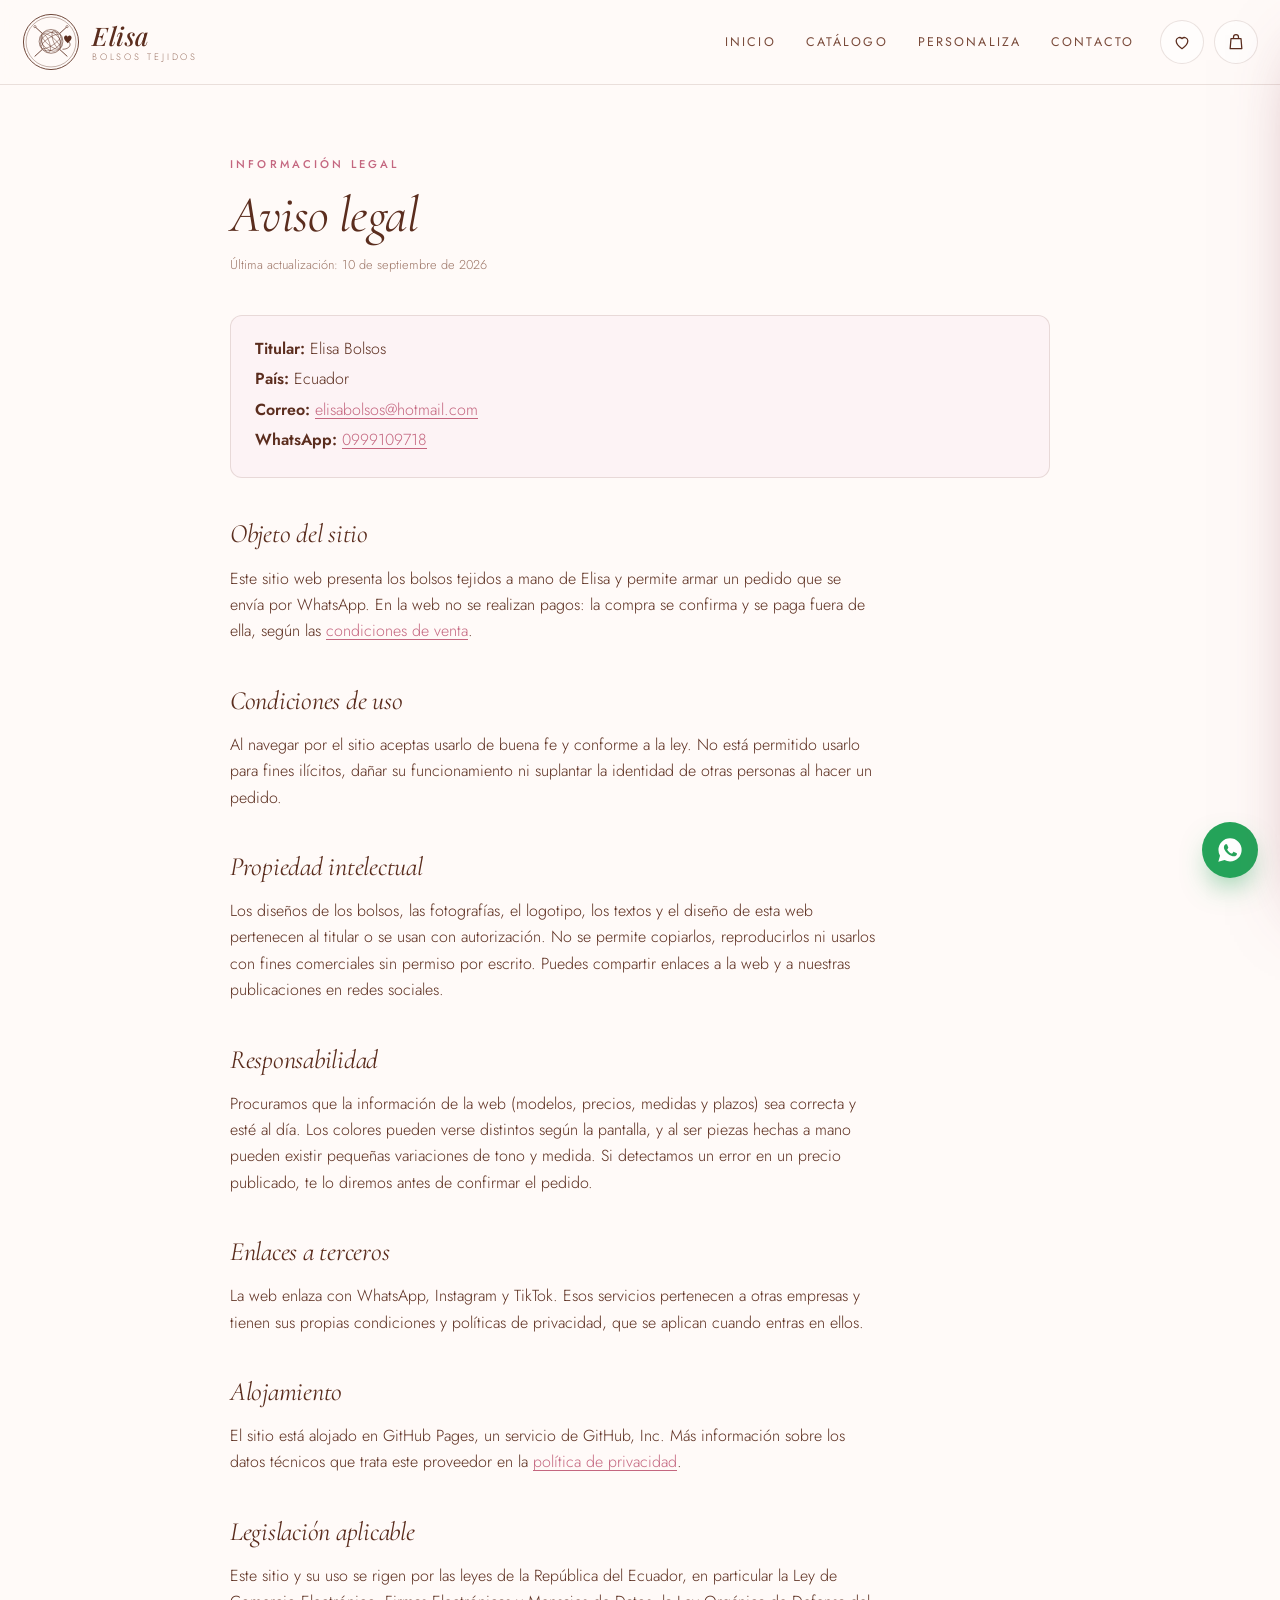
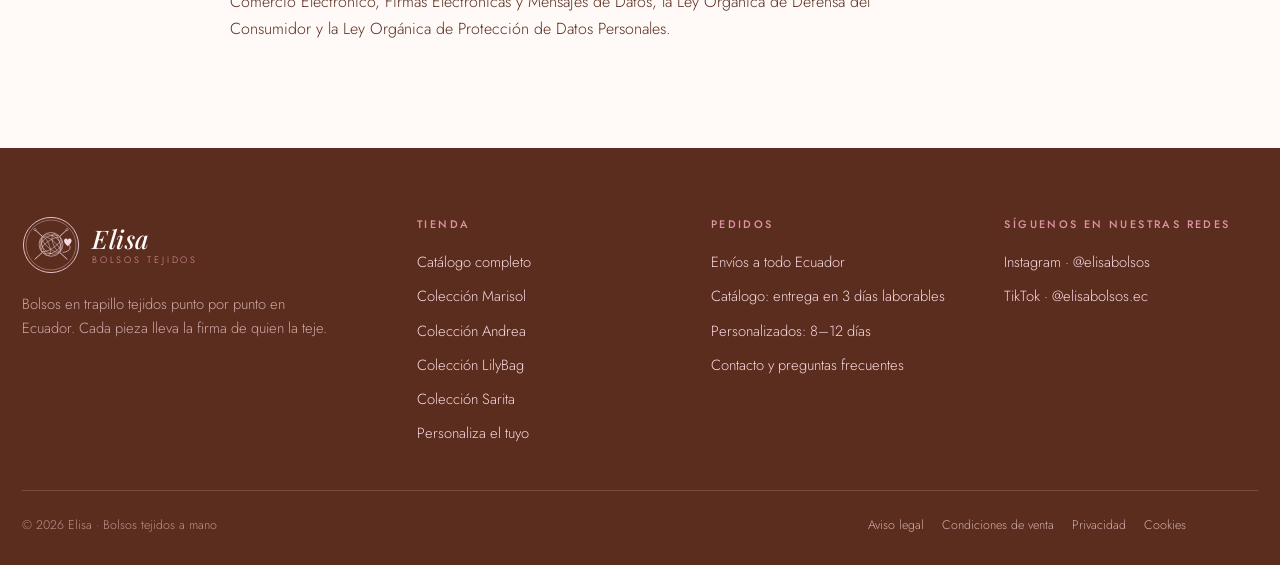
==== aviso-legal.html @ 91f506ec "Add files via upload" ====
<!DOCTYPE html>
<html lang="es">
<head>
<meta charset="utf-8">
<meta name="viewport" content="width=device-width, initial-scale=1">
<title>Aviso legal · Elisa Bolsos Tejidos</title>
<meta name="description" content="Datos del titular del sitio web de Elisa Bolsos Tejidos y condiciones de uso.">
<meta name="robots" content="noindex, follow">
<link rel="icon" href="data:image/svg+xml,%3Csvg xmlns='http://www.w3.org/2000/svg' viewBox='0 0 32 32'%3E%3Ctext y='26' font-size='26'%3E%F0%9F%A7%B6%3C/text%3E%3C/svg%3E">
<link rel="stylesheet" href="assets/css/estilo.css">
</head>
<body data-pagina="legal">

<div id="cabecera"></div>

<main class="legal">
  <div class="contenedor">
    <p class="eyebrow">Información legal</p>
    <h1>Aviso legal</h1>
    <p class="actualizado">Última actualización: <span data-titular="actualizado"></span></p>
    <ul class="ficha-titular">
      <li><strong>Titular:</strong> <span data-titular="nombre"></span></li>
      <li data-si="ruc"><strong>RUC / cédula:</strong> <span data-titular="ruc"></span></li>
      <li data-si="domicilio"><strong>Domicilio:</strong> <span data-titular="domicilio"></span></li>
      <li><strong>País:</strong> <span data-titular="pais"></span></li>
      <li><strong>Correo:</strong> <a data-enlace="email" href="mailto:elisabolsos@hotmail.com"></a></li>
      <li><strong>WhatsApp:</strong> <a data-enlace="whatsapp" href="https://wa.me/593999109718"></a></li>
    </ul>

    <h2>Objeto del sitio</h2>
    <p>Este sitio web presenta los bolsos tejidos a mano de Elisa y permite armar un pedido que se envía por WhatsApp. En la web no se realizan pagos: la compra se confirma y se paga fuera de ella, según las <a href="terminos.html">condiciones de venta</a>.</p>

    <h2>Condiciones de uso</h2>
    <p>Al navegar por el sitio aceptas usarlo de buena fe y conforme a la ley. No está permitido usarlo para fines ilícitos, dañar su funcionamiento ni suplantar la identidad de otras personas al hacer un pedido.</p>

    <h2>Propiedad intelectual</h2>
    <p>Los diseños de los bolsos, las fotografías, el logotipo, los textos y el diseño de esta web pertenecen al titular o se usan con autorización. No se permite copiarlos, reproducirlos ni usarlos con fines comerciales sin permiso por escrito. Puedes compartir enlaces a la web y a nuestras publicaciones en redes sociales.</p>

    <h2>Responsabilidad</h2>
    <p>Procuramos que la información de la web (modelos, precios, medidas y plazos) sea correcta y esté al día. Los colores pueden verse distintos según la pantalla, y al ser piezas hechas a mano pueden existir pequeñas variaciones de tono y medida. Si detectamos un error en un precio publicado, te lo diremos antes de confirmar el pedido.</p>

    <h2>Enlaces a terceros</h2>
    <p>La web enlaza con WhatsApp, Instagram y TikTok. Esos servicios pertenecen a otras empresas y tienen sus propias condiciones y políticas de privacidad, que se aplican cuando entras en ellos.</p>

    <h2>Alojamiento</h2>
    <p>El sitio está alojado en GitHub Pages, un servicio de GitHub, Inc. Más información sobre los datos técnicos que trata este proveedor en la <a href="privacidad.html">política de privacidad</a>.</p>

    <h2>Legislación aplicable</h2>
    <p>Este sitio y su uso se rigen por las leyes de la República del Ecuador, en particular la Ley de Comercio Electrónico, Firmas Electrónicas y Mensajes de Datos, la Ley Orgánica de Defensa del Consumidor y la Ley Orgánica de Protección de Datos Personales.</p>
  </div>
</main>

<div id="pie"></div>

<script src="assets/js/datos.js"></script>
<script src="assets/js/app.js"></script>
</body>
</html>
---- assets/css/estilo.css ----
/* ============================================================
   ELISA · Bolsos Tejidos — hoja de estilo
   Paleta romántica: rosas empolvados + cacao del logo
   ============================================================ */

/* Tipografías alojadas en el propio sitio (sin Google Fonts): así ningún
   dato del visitante sale hacia servidores de terceros. Licencia OFL 1.1. */
@font-face {
  font-family: 'Cormorant Garamond';
  font-style: normal;
  font-weight: 300;
  font-display: swap;
  src: url('../fonts/cormorant-garamond-latin-300-normal.woff2') format('woff2');
}
@font-face {
  font-family: 'Cormorant Garamond';
  font-style: normal;
  font-weight: 400;
  font-display: swap;
  src: url('../fonts/cormorant-garamond-latin-400-normal.woff2') format('woff2');
}
@font-face {
  font-family: 'Cormorant Garamond';
  font-style: normal;
  font-weight: 500;
  font-display: swap;
  src: url('../fonts/cormorant-garamond-latin-500-normal.woff2') format('woff2');
}
@font-face {
  font-family: 'Cormorant Garamond';
  font-style: normal;
  font-weight: 600;
  font-display: swap;
  src: url('../fonts/cormorant-garamond-latin-600-normal.woff2') format('woff2');
}
@font-face {
  font-family: 'Cormorant Garamond';
  font-style: italic;
  font-weight: 300;
  font-display: swap;
  src: url('../fonts/cormorant-garamond-latin-300-italic.woff2') format('woff2');
}
@font-face {
  font-family: 'Cormorant Garamond';
  font-style: italic;
  font-weight: 400;
  font-display: swap;
  src: url('../fonts/cormorant-garamond-latin-400-italic.woff2') format('woff2');
}
@font-face {
  font-family: 'Cormorant Garamond';
  font-style: italic;
  font-weight: 500;
  font-display: swap;
  src: url('../fonts/cormorant-garamond-latin-500-italic.woff2') format('woff2');
}
@font-face {
  font-family: 'Jost';
  font-style: normal;
  font-weight: 300;
  font-display: swap;
  src: url('../fonts/jost-latin-300-normal.woff2') format('woff2');
}
@font-face {
  font-family: 'Jost';
  font-style: normal;
  font-weight: 400;
  font-display: swap;
  src: url('../fonts/jost-latin-400-normal.woff2') format('woff2');
}
@font-face {
  font-family: 'Jost';
  font-style: normal;
  font-weight: 500;
  font-display: swap;
  src: url('../fonts/jost-latin-500-normal.woff2') format('woff2');
}
@font-face {
  font-family: 'Jost';
  font-style: normal;
  font-weight: 600;
  font-display: swap;
  src: url('../fonts/jost-latin-600-normal.woff2') format('woff2');
}
@font-face {
  font-family: 'Playfair Display';
  font-style: italic;
  font-weight: 500;
  font-display: swap;
  src: url('../fonts/playfair-display-latin-500-italic.woff2') format('woff2');
}
@font-face {
  font-family: 'Playfair Display';
  font-style: italic;
  font-weight: 600;
  font-display: swap;
  src: url('../fonts/playfair-display-latin-600-italic.woff2') format('woff2');
}

:root {
  --crema: #FFFAF8;
  --papel: #FDF3F5;
  --rosa-nube: #FBE7EC;
  --rosa-velo: #F6D8DF;
  --rosa: #F0B9C7;
  --rosa-fuerte: #E093A6;
  --rosa-profundo: #C4667F;
  --vino: #8E3A54;
  --cacao: #5B2D1E;
  --cacao-medio: #7A4B3B;
  --cacao-suave: #9C7566;
  --dorado: #C9A15A;
  --linea: rgba(91, 45, 30, .13);
  --linea-fuerte: rgba(91, 45, 30, .22);
  --sombra: 0 18px 40px -24px rgba(140, 60, 80, .45);
  --sombra-alta: 0 30px 70px -30px rgba(140, 60, 80, .55);
  --radio: 20px;
  --radio-sm: 12px;
  --ancho: 1240px;
  --serif: 'Cormorant Garamond', Georgia, 'Times New Roman', serif;
  --sans: 'Jost', 'Avenir Next', 'Segoe UI', system-ui, sans-serif;
  --script: 'Playfair Display', Georgia, serif;
}

* { box-sizing: border-box; }

html { scroll-behavior: smooth; }

body {
  margin: 0;
  background: var(--crema);
  color: var(--cacao);
  font-family: var(--sans);
  font-size: 16px;
  font-weight: 300;
  line-height: 1.65;
  -webkit-font-smoothing: antialiased;
  /* "clip" en lugar de "hidden": hidden rompe el encabezado sticky */
  overflow-x: clip;
}

body.sin-scroll { overflow: hidden; }

img { max-width: 100%; display: block; }
a { color: inherit; text-decoration: none; }
button { font: inherit; color: inherit; cursor: pointer; border: 0; background: none; }
input, select, textarea { font: inherit; color: inherit; }

h1, h2, h3, h4 {
  font-family: var(--serif);
  font-weight: 400;
  line-height: 1.1;
  margin: 0;
  letter-spacing: -.01em;
}

.contenedor { width: min(100% - 44px, var(--ancho)); margin-inline: auto; }
.contenedor-ancho { width: min(100% - 28px, 1560px); margin-inline: auto; }

.eyebrow {
  font-size: .7rem;
  letter-spacing: .28em;
  text-transform: uppercase;
  font-weight: 500;
  color: var(--rosa-profundo);
  margin: 0 0 14px;
}

.eyebrow-claro { color: var(--rosa-velo); }

.titulo-seccion {
  font-size: clamp(2.1rem, 4.4vw, 3.4rem);
  font-style: italic;
}

.texto-suave { color: var(--cacao-medio); }

/* ---------------- Encabezado ---------------- */

/* El envoltorio es el que se queda fijo: un elemento sticky solo se
   desplaza dentro de los límites de su padre. */
#cabecera {
  position: sticky;
  top: 0;
  z-index: 60;
}

.cabecera {
  position: relative;
  background: rgba(255, 250, 248, .88);
  border-bottom: 1px solid var(--linea);
}

/* El desenfoque va en un pseudo-elemento: si se aplica a la cabecera,
   el menú móvil (position:fixed) queda atrapado dentro de ella. */
.cabecera::before {
  content: '';
  position: absolute;
  inset: 0;
  backdrop-filter: blur(14px);
  z-index: -1;
  pointer-events: none;
}

.cabecera-fila {
  display: flex;
  align-items: center;
  gap: 26px;
  min-height: 84px;
}

.marca { display: flex; align-items: center; gap: 12px; flex: 0 0 auto; }
.marca svg { width: 58px; height: 58px; display: block; }
.marca-texto { display: flex; flex-direction: column; line-height: 1; }
.marca-nombre {
  font-family: var(--script);
  font-style: italic;
  font-size: 1.6rem;
  color: var(--cacao);
  letter-spacing: .02em;
}
.marca-sub {
  font-size: .58rem;
  letter-spacing: .3em;
  text-transform: uppercase;
  color: var(--cacao-suave);
  margin-top: 3px;
}

.nav { display: flex; align-items: center; gap: 30px; margin-left: auto; }
.nav a {
  font-size: .78rem;
  letter-spacing: .17em;
  text-transform: uppercase;
  font-weight: 400;
  color: var(--cacao-medio);
  padding: 6px 0;
  position: relative;
  transition: color .25s;
}
.nav a::after {
  content: '';
  position: absolute;
  left: 0; right: 100%; bottom: 0;
  height: 1px;
  background: var(--rosa-profundo);
  transition: right .3s ease;
}
.nav a:hover, .nav a.activo { color: var(--rosa-profundo); }
.nav a:hover::after, .nav a.activo::after { right: 0; }

.acciones { display: flex; align-items: center; gap: 10px; position: relative; z-index: 90; }

.boton-icono {
  width: 44px; height: 44px;
  display: grid; place-items: center;
  border-radius: 50%;
  border: 1px solid var(--linea);
  background: rgba(255, 255, 255, .6);
  position: relative;
  transition: background .25s, border-color .25s, transform .25s;
}
.boton-icono:hover { background: var(--rosa-nube); border-color: var(--rosa); transform: translateY(-2px); }
.boton-icono svg { width: 20px; height: 20px; stroke: var(--cacao); fill: none; stroke-width: 1.5; }

.contador {
  position: absolute;
  top: -4px; right: -4px;
  min-width: 20px; height: 20px;
  padding: 0 5px;
  border-radius: 999px;
  background: var(--rosa-profundo);
  color: #fff;
  font-size: .68rem;
  font-weight: 500;
  display: grid; place-items: center;
  transform: scale(0);
  transition: transform .3s cubic-bezier(.34, 1.56, .64, 1);
}
.contador.visible { transform: scale(1); }

.hamburguesa { display: none; }

/* ---------------- Botones ---------------- */

.boton {
  display: inline-flex;
  align-items: center;
  justify-content: center;
  gap: 10px;
  padding: 15px 30px;
  border-radius: 999px;
  font-size: .78rem;
  letter-spacing: .16em;
  text-transform: uppercase;
  font-weight: 500;
  transition: transform .25s, box-shadow .25s, background .25s, color .25s, border-color .25s;
  cursor: pointer;
  text-align: center;
}
.boton-principal {
  background: linear-gradient(135deg, var(--rosa-profundo), var(--vino));
  color: #fff;
  box-shadow: 0 14px 30px -16px rgba(142, 58, 84, .8);
}
.boton-principal:hover { transform: translateY(-3px); box-shadow: 0 22px 40px -18px rgba(142, 58, 84, .85); }
.boton-secundario {
  border: 1px solid var(--linea-fuerte);
  color: var(--cacao);
  background: rgba(255, 255, 255, .5);
}
.boton-secundario:hover { border-color: var(--rosa-profundo); color: var(--rosa-profundo); transform: translateY(-3px); }
.boton-claro { background: #fff; color: var(--vino); }
.boton-claro:hover { transform: translateY(-3px); }
.boton-bloque { width: 100%; }
.boton-wa { background: #25A45A; color: #fff; box-shadow: 0 14px 30px -16px rgba(37, 164, 90, .8); }
.boton-wa:hover { transform: translateY(-3px); }

.enlace-flecha {
  font-size: .76rem;
  letter-spacing: .16em;
  text-transform: uppercase;
  color: var(--rosa-profundo);
  display: inline-flex;
  align-items: center;
  gap: 8px;
  font-weight: 500;
}
.enlace-flecha span { transition: transform .25s; }
.enlace-flecha:hover span { transform: translateX(5px); }

/* ---------------- Portada ---------------- */

.portada {
  position: relative;
  background:
    radial-gradient(120% 90% at 12% 0%, var(--rosa-nube) 0%, transparent 60%),
    radial-gradient(80% 70% at 95% 100%, var(--rosa-velo) 0%, transparent 55%),
    var(--crema);
  overflow: hidden;
}
.portada::before {
  content: '';
  position: absolute;
  inset: 0;
  background-image: url("data:image/svg+xml,%3Csvg xmlns='http://www.w3.org/2000/svg' width='120' height='120' viewBox='0 0 120 120'%3E%3Cpath d='M0 60 Q30 30 60 60 T120 60' fill='none' stroke='%23C4667F' stroke-opacity='.07' stroke-width='1.4'/%3E%3C/svg%3E");
  pointer-events: none;
}
.portada-grid {
  display: grid;
  grid-template-columns: 1fr 1.05fr;
  align-items: center;
  gap: 60px;
  padding: 76px 0 88px;
  position: relative;
}
.portada h1 {
  font-size: clamp(2.9rem, 6.2vw, 5.1rem);
  font-style: italic;
  line-height: 1.02;
  margin-bottom: 26px;
}
.portada h1 em { font-style: italic; color: var(--rosa-profundo); }
.portada p.entrada {
  font-size: 1.12rem;
  max-width: 46ch;
  color: var(--cacao-medio);
  margin: 0 0 34px;
}
.portada-acciones { display: flex; flex-wrap: wrap; gap: 14px; }

.portada-figura { position: relative; }
.portada-figura img {
  width: 100%;
  aspect-ratio: 4 / 4.4;
  object-fit: cover;
  border-radius: 260px 260px 26px 26px;
  box-shadow: var(--sombra-alta);
}
.portada-sello {
  position: absolute;
  left: -34px; bottom: 44px;
  width: 148px; height: 148px;
  background: rgba(255, 250, 248, .93);
  border: 1px solid var(--rosa-velo);
  border-radius: 50%;
  display: grid;
  place-items: center;
  text-align: center;
  box-shadow: var(--sombra);
  backdrop-filter: blur(6px);
}
.portada-sello strong {
  display: block;
  font-family: var(--serif);
  font-style: italic;
  font-size: 2.1rem;
  font-weight: 500;
  color: var(--rosa-profundo);
  line-height: 1;
}
.portada-sello span {
  font-size: .58rem;
  letter-spacing: .22em;
  text-transform: uppercase;
  color: var(--cacao-suave);
  display: block;
  margin-top: 6px;
}

/* ---------------- Cifras ---------------- */

.cifras {
  display: grid;
  grid-template-columns: repeat(4, 1fr);
  border-top: 1px solid var(--linea);
  border-bottom: 1px solid var(--linea);
  background: var(--papel);
}
.cifra { padding: 34px 30px; border-right: 1px solid var(--linea); }
.cifra:last-child { border-right: 0; }
.cifra strong {
  display: block;
  font-family: var(--serif);
  font-size: 2.5rem;
  font-weight: 500;
  font-style: italic;
  line-height: 1;
  color: var(--rosa-profundo);
}
.cifra span {
  display: block;
  margin-top: 10px;
  font-size: .68rem;
  letter-spacing: .2em;
  text-transform: uppercase;
  color: var(--cacao-suave);
}

/* ---------------- Secciones ---------------- */

.seccion { padding: 92px 0; }
.seccion-papel { background: var(--papel); }

.encabezado-seccion {
  display: flex;
  align-items: flex-end;
  justify-content: space-between;
  gap: 28px;
  flex-wrap: wrap;
  margin-bottom: 42px;
}
.encabezado-seccion p:not(.texto-suave) {
  margin: 0;
  font-size: .74rem;
  letter-spacing: .18em;
  text-transform: uppercase;
  color: var(--cacao-suave);
}

.filigrana { display: block; margin: 0 auto 22px; width: 190px; height: 22px; }
.filigrana path, .filigrana circle { stroke: var(--rosa); fill: none; stroke-width: 1.3; }
.filigrana .corazon { fill: var(--rosa); stroke: none; }

.centrado { text-align: center; }
.centrado .encabezado-seccion { flex-direction: column; align-items: center; }

/* ---------------- Colecciones ---------------- */

.grid-colecciones {
  display: grid;
  grid-template-columns: repeat(4, 1fr);
  gap: 24px;
}
.coleccion {
  position: relative;
  border-radius: var(--radio);
  overflow: hidden;
  background: #fff;
  border: 1px solid var(--linea);
  transition: transform .4s, box-shadow .4s;
  display: block;
}
.coleccion:hover { transform: translateY(-8px); box-shadow: var(--sombra-alta); }
.coleccion-foto { aspect-ratio: 3 / 3.4; overflow: hidden; }
.coleccion-foto img { width: 100%; height: 100%; object-fit: cover; transition: transform .8s ease; }
.coleccion:hover .coleccion-foto img { transform: scale(1.07); }
.coleccion-cuerpo { padding: 22px 22px 26px; }
.coleccion-orden {
  font-size: .66rem;
  letter-spacing: .26em;
  color: var(--rosa-fuerte);
  font-weight: 500;
}
.coleccion h3 {
  font-size: 1.9rem;
  font-style: italic;
  margin: 6px 0 6px;
}
.coleccion-cuerpo p { margin: 0; font-size: .88rem; color: var(--cacao-suave); }

/* ---------------- Manifiesto ---------------- */

.manifiesto {
  background: linear-gradient(140deg, var(--rosa-profundo) 0%, var(--vino) 100%);
  color: #fff;
  position: relative;
  overflow: hidden;
}
.manifiesto::after {
  content: '';
  position: absolute;
  inset: 0;
  background-image: url("data:image/svg+xml,%3Csvg xmlns='http://www.w3.org/2000/svg' width='140' height='140' viewBox='0 0 140 140'%3E%3Cpath d='M0 70 Q35 35 70 70 T140 70' fill='none' stroke='%23ffffff' stroke-opacity='.10' stroke-width='1.4'/%3E%3C/svg%3E");
  pointer-events: none;
}
.manifiesto-grid {
  display: grid;
  grid-template-columns: 1.15fr .85fr;
  gap: 60px;
  align-items: center;
  padding: 88px 0;
  position: relative;
  z-index: 1;
}
.manifiesto h2 {
  font-size: clamp(2.2rem, 4.6vw, 3.6rem);
  font-style: italic;
  margin-bottom: 24px;
}
.manifiesto p { color: rgba(255, 255, 255, .88); max-width: 52ch; margin: 0 0 16px; }
.manifiesto-fotos { display: grid; grid-template-columns: 1fr 1fr; gap: 16px; }
.manifiesto-fotos img {
  width: 100%;
  aspect-ratio: 3 / 4.2;
  object-fit: cover;
  border-radius: 140px 140px 18px 18px;
  border: 1px solid rgba(255, 255, 255, .3);
}
.manifiesto-fotos img:last-child { margin-top: 34px; }
.firma {
  font-family: var(--script);
  font-style: italic;
  font-size: 1.9rem;
  margin-top: 26px;
  color: #fff;
}

/* ---------------- Tarjetas de producto ---------------- */

.grid-productos {
  display: grid;
  grid-template-columns: repeat(auto-fill, minmax(258px, 1fr));
  gap: 26px;
}

.producto {
  background: #fff;
  border: 1px solid var(--linea);
  border-radius: var(--radio);
  overflow: hidden;
  display: flex;
  flex-direction: column;
  transition: transform .4s, box-shadow .4s, border-color .4s;
  position: relative;
}
.producto:hover { transform: translateY(-8px); box-shadow: var(--sombra-alta); border-color: var(--rosa); }
.producto-foto {
  position: relative;
  aspect-ratio: 3 / 3.5;
  overflow: hidden;
  background: var(--rosa-nube);
  cursor: pointer;
  border: 0;
  padding: 0;
  width: 100%;
  display: block;
}
.producto-foto img { width: 100%; height: 100%; object-fit: cover; transition: transform .9s ease; }
.producto:hover .producto-foto img { transform: scale(1.06); }

.etiqueta {
  position: absolute;
  top: 14px; left: 14px;
  background: rgba(255, 250, 248, .94);
  color: var(--rosa-profundo);
  font-size: .6rem;
  letter-spacing: .18em;
  text-transform: uppercase;
  font-weight: 500;
  padding: 6px 12px;
  border-radius: 999px;
  border: 1px solid var(--rosa-velo);
}

.favorito {
  position: absolute;
  top: 12px; right: 12px;
  width: 38px; height: 38px;
  border-radius: 50%;
  background: rgba(255, 250, 248, .9);
  border: 1px solid var(--linea);
  display: grid; place-items: center;
  transition: transform .25s, background .25s;
  z-index: 2;
}
.favorito:hover { transform: scale(1.12); background: #fff; }
.favorito svg { width: 18px; height: 18px; stroke: var(--rosa-profundo); fill: none; stroke-width: 1.6; transition: fill .25s; }
.favorito.activo svg { fill: var(--rosa-profundo); }

.producto-cuerpo { padding: 18px 20px 22px; display: flex; flex-direction: column; gap: 4px; flex: 1; }
.producto-coleccion {
  font-size: .62rem;
  letter-spacing: .22em;
  text-transform: uppercase;
  color: var(--cacao-suave);
}
.producto h3 { font-size: 1.35rem; font-style: italic; }
.producto-precio {
  font-family: var(--serif);
  font-size: 1.32rem;
  font-weight: 500;
  color: var(--rosa-profundo);
  margin-top: 2px;
}
.producto-acciones { display: flex; gap: 8px; margin-top: 14px; }
.producto-acciones .boton { padding: 11px 16px; font-size: .68rem; letter-spacing: .13em; flex: 1; }

/* ---------------- Catálogo: filtros ---------------- */

.barra-filtros {
  display: flex;
  flex-wrap: wrap;
  gap: 14px;
  align-items: center;
  justify-content: space-between;
  padding: 20px 24px;
  background: #fff;
  border: 1px solid var(--linea);
  border-radius: var(--radio);
  margin-bottom: 34px;
  box-shadow: var(--sombra);
}
.chips { display: flex; flex-wrap: wrap; gap: 8px; }
.chip {
  padding: 9px 18px;
  border-radius: 999px;
  border: 1px solid var(--linea);
  font-size: .72rem;
  letter-spacing: .14em;
  text-transform: uppercase;
  color: var(--cacao-medio);
  transition: all .25s;
  background: transparent;
}
.chip:hover { border-color: var(--rosa); color: var(--rosa-profundo); }
.chip.activo { background: var(--rosa-profundo); border-color: var(--rosa-profundo); color: #fff; }

.campo-busqueda { position: relative; display: flex; align-items: center; }
.campo-busqueda svg { position: absolute; left: 14px; width: 17px; height: 17px; stroke: var(--cacao-suave); fill: none; stroke-width: 1.5; }
.campo-busqueda input {
  padding: 11px 16px 11px 40px;
  border-radius: 999px;
  border: 1px solid var(--linea);
  background: var(--papel);
  width: 220px;
  font-size: .88rem;
  outline: none;
  transition: border-color .25s, width .3s;
}
.campo-busqueda input:focus { border-color: var(--rosa); width: 250px; }

.selector {
  padding: 11px 16px;
  border-radius: 999px;
  border: 1px solid var(--linea);
  background: var(--papel);
  font-size: .78rem;
  outline: none;
  cursor: pointer;
}
.selector:focus { border-color: var(--rosa); }

.conteo { font-size: .74rem; letter-spacing: .16em; text-transform: uppercase; color: var(--cacao-suave); }

.vacio {
  text-align: center;
  padding: 70px 20px;
  color: var(--cacao-suave);
}
.vacio h3 { font-size: 1.8rem; font-style: italic; margin-bottom: 10px; color: var(--cacao); }

/* ---------------- Modal de producto ---------------- */

.capa {
  position: fixed;
  inset: 0;
  background: rgba(60, 25, 30, .5);
  backdrop-filter: blur(4px);
  opacity: 0;
  pointer-events: none;
  transition: opacity .35s;
  z-index: 80;
}
.capa.abierta { opacity: 1; pointer-events: auto; }

.modal {
  position: fixed;
  z-index: 90;
  top: 50%; left: 50%;
  transform: translate(-50%, -46%) scale(.97);
  width: min(100% - 32px, 940px);
  max-height: 88vh;
  overflow: auto;
  background: var(--crema);
  border-radius: var(--radio);
  box-shadow: var(--sombra-alta);
  opacity: 0;
  pointer-events: none;
  transition: opacity .35s, transform .35s;
}
.modal.abierto { opacity: 1; pointer-events: auto; transform: translate(-50%, -50%) scale(1); }
.modal-grid { display: grid; grid-template-columns: 1fr 1fr; }
.modal-foto { background: var(--rosa-nube); }
.modal-foto img { width: 100%; height: 100%; object-fit: cover; min-height: 340px; }
.modal-cuerpo { padding: 38px 36px; position: relative; }
.modal-cuerpo h2 { font-size: 2.3rem; font-style: italic; margin: 8px 0 10px; }
.modal-precio {
  font-family: var(--serif);
  font-size: 2rem;
  font-weight: 500;
  color: var(--rosa-profundo);
  margin-bottom: 18px;
}
.modal-cuerpo ul { list-style: none; padding: 0; margin: 18px 0; display: grid; gap: 9px; }
.modal-cuerpo ul li {
  font-size: .89rem;
  color: var(--cacao-medio);
  padding-left: 22px;
  position: relative;
}
.modal-cuerpo ul li::before {
  content: '';
  position: absolute;
  left: 0; top: .58em;
  width: 9px; height: 9px;
  background: var(--rosa);
  border-radius: 50% 50% 50% 0;
  transform: rotate(45deg);
}
.ficha { display: flex; gap: 22px; flex-wrap: wrap; font-size: .78rem; color: var(--cacao-suave); border-top: 1px solid var(--linea); border-bottom: 1px solid var(--linea); padding: 14px 0; margin: 20px 0; }
.ficha b { display: block; color: var(--cacao); font-weight: 500; font-size: .84rem; }

.cerrar {
  position: absolute;
  top: 16px; right: 16px;
  width: 38px; height: 38px;
  border-radius: 50%;
  border: 1px solid var(--linea);
  display: grid; place-items: center;
  background: rgba(255, 255, 255, .7);
  transition: background .25s, transform .25s;
  z-index: 3;
}
.cerrar:hover { background: var(--rosa-nube); transform: rotate(90deg); }
.cerrar svg { width: 16px; height: 16px; stroke: var(--cacao); stroke-width: 1.6; fill: none; }

.cantidad { display: inline-flex; align-items: center; border: 1px solid var(--linea); border-radius: 999px; overflow: hidden; }
.cantidad button { width: 40px; height: 44px; font-size: 1.1rem; color: var(--cacao-medio); transition: background .2s; }
.cantidad button:hover { background: var(--rosa-nube); }
.cantidad span { min-width: 34px; text-align: center; font-weight: 500; }

/* ---------------- Bolsa (drawer) ---------------- */

.bolsa {
  position: fixed;
  top: 0; right: 0;
  height: 100%;
  width: min(100%, 430px);
  background: var(--crema);
  z-index: 90;
  transform: translateX(100%);
  transition: transform .4s cubic-bezier(.4, 0, .2, 1);
  display: flex;
  flex-direction: column;
  box-shadow: var(--sombra-alta);
}
.bolsa.abierta { transform: translateX(0); }
.bolsa-cabecera {
  padding: 26px 26px 18px;
  border-bottom: 1px solid var(--linea);
  display: flex;
  align-items: center;
  justify-content: space-between;
}
.bolsa-cabecera h2 { font-size: 1.9rem; font-style: italic; }
.bolsa-items { flex: 1; overflow-y: auto; padding: 20px 26px; display: grid; gap: 18px; align-content: start; }
.bolsa-item { display: grid; grid-template-columns: 78px 1fr; gap: 14px; align-items: start; }
.bolsa-item img { width: 78px; height: 92px; object-fit: cover; border-radius: var(--radio-sm); }
.bolsa-item h4 { font-family: var(--serif); font-size: 1.15rem; font-style: italic; margin: 0 0 2px; font-weight: 500; }
.bolsa-item .meta { font-size: .68rem; letter-spacing: .16em; text-transform: uppercase; color: var(--cacao-suave); }
.bolsa-item .fila { display: flex; align-items: center; justify-content: space-between; margin-top: 8px; gap: 10px; }
.bolsa-item .cantidad button { width: 30px; height: 32px; font-size: 1rem; }
.bolsa-item .precio { font-family: var(--serif); font-size: 1.1rem; font-weight: 500; color: var(--rosa-profundo); }
.quitar { font-size: .68rem; letter-spacing: .12em; text-transform: uppercase; color: var(--cacao-suave); text-decoration: underline; text-underline-offset: 3px; }
.quitar:hover { color: var(--vino); }

.bolsa-pie { border-top: 1px solid var(--linea); padding: 22px 26px 28px; background: var(--papel); }
.total { display: flex; justify-content: space-between; align-items: baseline; margin-bottom: 6px; }
.total span { font-size: .74rem; letter-spacing: .2em; text-transform: uppercase; color: var(--cacao-suave); }
.total strong { font-family: var(--serif); font-size: 2rem; font-weight: 500; color: var(--rosa-profundo); }
.nota-pie { font-size: .74rem; color: var(--cacao-suave); margin: 0 0 16px; }

.bolsa-vacia { text-align: center; padding: 60px 20px; color: var(--cacao-suave); }
.bolsa-vacia svg { width: 54px; height: 54px; stroke: var(--rosa); fill: none; stroke-width: 1.2; margin: 0 auto 16px; }

/* ---------------- Aviso flotante ---------------- */

.avisos {
  position: fixed;
  bottom: 26px; left: 50%;
  transform: translateX(-50%);
  z-index: 100;
  display: grid;
  gap: 10px;
  width: min(100% - 32px, 400px);
}
.aviso {
  background: var(--cacao);
  color: var(--crema);
  padding: 14px 20px;
  border-radius: 999px;
  font-size: .84rem;
  display: flex;
  align-items: center;
  gap: 10px;
  box-shadow: var(--sombra-alta);
  animation: entra .35s cubic-bezier(.34, 1.4, .64, 1);
}
.aviso svg { width: 17px; height: 17px; stroke: var(--rosa); fill: none; stroke-width: 1.8; flex: 0 0 auto; }
@keyframes entra { from { opacity: 0; transform: translateY(16px); } to { opacity: 1; transform: none; } }

/* ---------------- Formularios ---------------- */

.tarjeta {
  background: #fff;
  border: 1px solid var(--linea);
  border-radius: var(--radio);
  padding: 34px;
  box-shadow: var(--sombra);
}

.campo { display: grid; gap: 8px; margin-bottom: 20px; }
.campo > label {
  font-size: .68rem;
  letter-spacing: .2em;
  text-transform: uppercase;
  color: var(--cacao-suave);
  font-weight: 500;
}
.campo input[type=text], .campo input[type=email], .campo input[type=tel], .campo select, .campo textarea {
  padding: 13px 16px;
  border: 1px solid var(--linea);
  border-radius: var(--radio-sm);
  background: var(--papel);
  outline: none;
  transition: border-color .25s, background .25s;
  font-weight: 300;
}
.campo input:focus, .campo select:focus, .campo textarea:focus { border-color: var(--rosa); background: #fff; }
.campo textarea { min-height: 116px; resize: vertical; }
.pista { font-size: .76rem; color: var(--cacao-suave); margin: 0; }

.fila-campos { display: grid; grid-template-columns: 1fr 1fr; gap: 18px; }

.muestrario { display: flex; flex-wrap: wrap; gap: 10px; }
.muestra {
  width: 42px; height: 42px;
  border-radius: 50%;
  border: 2px solid transparent;
  box-shadow: 0 0 0 1px var(--linea);
  position: relative;
  transition: transform .25s, box-shadow .25s;
}
.muestra:hover { transform: scale(1.12); }
.muestra.activa { border-color: #fff; box-shadow: 0 0 0 2px var(--rosa-profundo); transform: scale(1.12); }

.opciones { display: flex; flex-wrap: wrap; gap: 10px; }
.opcion {
  border: 1px solid var(--linea);
  border-radius: var(--radio-sm);
  padding: 12px 18px;
  text-align: left;
  transition: all .25s;
  background: var(--papel);
}
.opcion:hover { border-color: var(--rosa); }
.opcion.activa { border-color: var(--rosa-profundo); background: var(--rosa-nube); }
.opcion b { display: block; font-weight: 500; font-size: .92rem; }
.opcion small { color: var(--cacao-suave); font-size: .74rem; }

.casillas { display: grid; gap: 10px; }
.casilla {
  display: flex;
  align-items: center;
  gap: 12px;
  padding: 12px 16px;
  border: 1px solid var(--linea);
  border-radius: var(--radio-sm);
  background: var(--papel);
  cursor: pointer;
  transition: all .25s;
}
.casilla:hover { border-color: var(--rosa); }
.casilla input { accent-color: var(--rosa-profundo); width: 17px; height: 17px; }
.casilla span { flex: 1; font-size: .92rem; }
.casilla small { color: var(--cacao-suave); }
.casilla.activa { border-color: var(--rosa-profundo); background: var(--rosa-nube); }

.resumen { position: sticky; top: 108px; }
.resumen-linea { display: flex; justify-content: space-between; gap: 12px; padding: 9px 0; border-bottom: 1px dashed var(--linea); font-size: .9rem; }
.resumen-linea span:first-child { color: var(--cacao-suave); }
.resumen-total { display: flex; justify-content: space-between; align-items: baseline; margin: 18px 0 6px; }
.resumen-total strong { font-family: var(--serif); font-size: 2.1rem; font-weight: 500; color: var(--rosa-profundo); }

/* ---------------- Acordeón ---------------- */

.acordeon { border-top: 1px solid var(--linea); }
.acordeon-item { border-bottom: 1px solid var(--linea); }
.acordeon-boton {
  width: 100%;
  text-align: left;
  padding: 22px 40px 22px 0;
  font-family: var(--serif);
  font-size: 1.35rem;
  font-style: italic;
  position: relative;
  color: var(--cacao);
}
.acordeon-boton::after {
  content: '+';
  position: absolute;
  right: 6px; top: 50%;
  transform: translateY(-50%);
  font-family: var(--sans);
  font-size: 1.4rem;
  color: var(--rosa-profundo);
  transition: transform .3s;
}
.acordeon-item.abierto .acordeon-boton::after { transform: translateY(-50%) rotate(45deg); }
.acordeon-panel { max-height: 0; overflow: hidden; transition: max-height .4s ease; }
.acordeon-panel p { margin: 0 0 22px; color: var(--cacao-medio); max-width: 68ch; }

/* ---------------- Franja de contacto ---------------- */

.franja-contacto {
  background: var(--rosa-nube);
  border-top: 1px solid var(--linea);
  border-bottom: 1px solid var(--linea);
}
.franja-grid { display: grid; grid-template-columns: repeat(3, 1fr); gap: 30px; padding: 52px 0; }
.dato h4 { font-family: var(--sans); font-size: .7rem; letter-spacing: .2em; text-transform: uppercase; color: var(--cacao-suave); font-weight: 500; margin-bottom: 8px; }
.dato p { margin: 0; font-family: var(--serif); font-size: 1.4rem; font-style: italic; }
.dato a:hover { color: var(--rosa-profundo); }

/* ---------------- Pie ---------------- */

.pie { background: var(--cacao); color: var(--rosa-velo); padding: 68px 0 30px; }
.pie a { color: var(--rosa-velo); transition: color .25s; }
.pie a:hover { color: var(--rosa); }
.pie-grid { display: grid; grid-template-columns: 1.4fr 1fr 1fr 1fr; gap: 40px; padding-bottom: 44px; }
.pie .marca-nombre { color: var(--crema); }
.pie .marca-sub { color: var(--rosa-fuerte); }
.pie-intro { margin: 18px 0 0; color: rgba(246, 216, 223, .72); max-width: 34ch; font-size: .92rem; }
.pie h5 {
  font-family: var(--sans);
  font-size: .68rem;
  letter-spacing: .22em;
  text-transform: uppercase;
  color: var(--rosa-fuerte);
  font-weight: 500;
  margin: 0 0 16px;
}
.pie ul { list-style: none; padding: 0; margin: 0; display: grid; gap: 10px; font-size: .92rem; }
.pie-abajo {
  border-top: 1px solid rgba(246, 216, 223, .18);
  padding-top: 24px;
  display: flex;
  justify-content: space-between;
  gap: 16px;
  flex-wrap: wrap;
  font-size: .78rem;
  color: rgba(246, 216, 223, .6);
}
.pie svg .logo-trazo { stroke: var(--rosa-velo); }
.pie svg .logo-relleno { fill: var(--rosa-velo); }
.pie svg .logo-texto { fill: var(--rosa-velo); }

/* ---------------- Botón flotante WhatsApp ---------------- */

.wa-flotante {
  position: fixed;
  right: 22px; bottom: 22px;
  width: 56px; height: 56px;
  border-radius: 50%;
  background: #25A45A;
  display: grid; place-items: center;
  box-shadow: 0 14px 30px -10px rgba(37, 164, 90, .7);
  z-index: 55;
  transition: transform .3s;
}
.wa-flotante:hover { transform: scale(1.08); }
.wa-flotante svg { width: 28px; height: 28px; fill: #fff; }

/* ---------------- Animación de aparición ---------------- */

.revelar { opacity: 0; transform: translateY(24px); transition: opacity .8s ease, transform .8s ease; }
.revelar.visible { opacity: 1; transform: none; }

/* ---------------- Responsive ---------------- */

@media (max-width: 1080px) {
  .grid-colecciones { grid-template-columns: repeat(2, 1fr); }
  .pie-grid { grid-template-columns: 1fr 1fr; }
}

@media (max-width: 900px) {
  .cabecera-fila { min-height: 72px; gap: 12px; }
  .hamburguesa { display: grid; }
  .nav {
    position: fixed;
    inset: 0 0 0 auto;
    width: min(100%, 320px);
    background: var(--crema);
    flex-direction: column;
    align-items: flex-start;
    justify-content: center;
    gap: 26px;
    padding: 40px;
    transform: translateX(100%);
    transition: transform .4s cubic-bezier(.4, 0, .2, 1);
    z-index: 85;
    box-shadow: var(--sombra-alta);
    margin-left: 0;
  }
  .nav.abierto { transform: translateX(0); }
  .nav a { font-size: 1rem; letter-spacing: .2em; }
  .acciones { margin-left: auto; }

  .portada-grid { grid-template-columns: 1fr; gap: 40px; padding: 48px 0 60px; }
  .portada-figura img { border-radius: 200px 200px 20px 20px; }
  .portada-sello { left: auto; right: 12px; bottom: 16px; width: 116px; height: 116px; }
  .portada-sello strong { font-size: 1.6rem; }

  .cifras { grid-template-columns: 1fr 1fr; }
  .cifra:nth-child(2n) { border-right: 0; }
  .cifra:nth-child(-n+2) { border-bottom: 1px solid var(--linea); }

  .manifiesto-grid { grid-template-columns: 1fr; gap: 40px; padding: 64px 0; }
  .modal-grid { grid-template-columns: 1fr; }
  .modal-foto img { min-height: 260px; max-height: 320px; }
  .modal-cuerpo { padding: 28px 24px 34px; }
  .franja-grid { grid-template-columns: 1fr; gap: 24px; padding: 40px 0; }
  .resumen { position: static; }
  .seccion { padding: 64px 0; }
  .contenedor { width: min(100% - 32px, var(--ancho)); }
}

@media (max-width: 640px) {
  .grid-colecciones { grid-template-columns: 1fr; }
  .grid-productos { grid-template-columns: repeat(auto-fill, minmax(146px, 1fr)); gap: 14px; }
  .producto-cuerpo { padding: 14px 14px 18px; }
  .producto h3 { font-size: 1.12rem; }
  .producto-acciones { flex-direction: column; }
  .fila-campos { grid-template-columns: 1fr; }
  .pie-grid { grid-template-columns: 1fr; gap: 30px; }
  .barra-filtros { padding: 16px; }
  .campo-busqueda input, .campo-busqueda input:focus { width: 100%; }
  .campo-busqueda { flex: 1; }
  .tarjeta { padding: 24px 20px; }
  .manifiesto-fotos img:last-child { margin-top: 20px; }
}

@media (prefers-reduced-motion: reduce) {
  *, *::before, *::after { animation-duration: .01ms !important; transition-duration: .01ms !important; }
  .revelar { opacity: 1; transform: none; }
}

/* ---------------- Colores del logo ---------------- */

.logo-trazo { stroke: var(--cacao); }
.logo-relleno { fill: var(--cacao); }
.logo-texto { fill: var(--cacao); }
.logo-fondo { fill: var(--crema); }

.pie .logo-trazo { stroke: var(--rosa-velo); }
.pie .logo-relleno { fill: var(--rosa-velo); }
.pie .logo-texto { fill: var(--rosa-velo); }
.pie .logo-fondo { fill: var(--cacao); }

.logo-grande { width: min(100%, 280px); margin-inline: auto; }
.logo-grande svg { width: 100%; height: auto; }
.logo-rosa .logo-trazo { stroke: var(--rosa-profundo); }
.logo-rosa .logo-relleno { fill: var(--rosa-profundo); }
.logo-rosa .logo-texto { fill: var(--rosa-profundo); }
.logo-rosa .logo-fondo { fill: transparent; }

/* ---------------- Iconos dentro de botones ---------------- */

.boton svg {
  width: 18px;
  height: 18px;
  flex: 0 0 auto;
  fill: currentColor;
}

/* Modelos del personalizador en rejilla pareja */
#modelos {
  display: grid;
  grid-template-columns: repeat(auto-fit, minmax(210px, 1fr));
  gap: 10px;
}

/* El menú móvil debe quedar por encima de la capa oscura */
body.menu-abierto #cabecera { z-index: 95; }

/* Descripción de las colecciones en el catálogo */
.rejilla-colecciones-texto {
  display: grid;
  grid-template-columns: repeat(4, 1fr);
  gap: 30px;
}
@media (max-width: 1080px) { .rejilla-colecciones-texto { grid-template-columns: 1fr 1fr; } }
@media (max-width: 620px)  { .rejilla-colecciones-texto { grid-template-columns: 1fr; gap: 24px; } }

/* En pantallas pequeñas la etiqueta y el corazón se rozaban */
@media (max-width: 640px) {
  .etiqueta {
    font-size: .52rem;
    letter-spacing: .12em;
    padding: 5px 9px;
    top: 10px;
    left: 10px;
  }
  .favorito { width: 32px; height: 32px; top: 9px; right: 9px; }
  .favorito svg { width: 15px; height: 15px; }
}

/* ---------------- Ficha de colección (catálogo) ---------------- */

.ficha-coleccion {
  background: #fff;
  border: 1px solid var(--linea);
  border-radius: var(--radio);
  padding: 26px 24px;
  box-shadow: var(--sombra);
  display: flex;
  flex-direction: column;
}
.ficha-coleccion h4 {
  font-family: var(--sans);
  font-size: .68rem;
  letter-spacing: .2em;
  text-transform: uppercase;
  color: var(--cacao-suave);
  font-weight: 500;
  margin: 0 0 6px;
}
.ficha-precio {
  font-family: var(--serif);
  font-style: italic;
  font-size: 1.9rem;
  font-weight: 500;
  color: var(--rosa-profundo);
  margin: 0 0 12px;
  line-height: 1;
}
.ficha-texto {
  margin: 0 0 18px;
  font-size: .92rem;
  color: var(--cacao-medio);
  flex: 1;
}
.ficha-datos { margin: 0; display: grid; gap: 10px; }
.ficha-datos > div { border-top: 1px dashed var(--linea); padding-top: 10px; }
.ficha-datos dt {
  font-size: .62rem;
  letter-spacing: .18em;
  text-transform: uppercase;
  color: var(--cacao-suave);
  margin-bottom: 3px;
}
.ficha-datos dd { margin: 0; font-size: .86rem; color: var(--cacao); }

/* ---------------- Bolsa · paso de datos de envío ---------------- */

.form-envio { min-width: 0; }
.form-envio .campo { margin-bottom: 14px; gap: 6px; min-width: 0; }
.form-envio input, .form-envio select, .form-envio textarea { width: 100%; min-width: 0; }
.form-envio .campo textarea { min-height: 70px; }
.form-envio .fila-campos { gap: 12px; grid-template-columns: minmax(0, 1fr) minmax(0, 1fr); }
.form-envio-intro { font-size: .86rem; margin: 6px 0 18px; }
.volver-bolsa {
  font-size: .74rem; letter-spacing: .14em; text-transform: uppercase;
  color: var(--rosa-profundo); padding: 4px 0;
}
.volver-bolsa:hover { color: var(--vino); }
.form-envio .casilla { align-items: flex-start; margin-top: 4px; }
.form-envio .casilla span { font-size: .8rem; line-height: 1.5; }
.form-envio .casilla a, .aviso-datos a { color: var(--rosa-profundo); text-decoration: underline; text-underline-offset: 3px; }
.form-envio [aria-invalid="true"] { border-color: var(--vino) !important; }
.form-envio-error { color: var(--vino); margin: -6px 0 12px; font-weight: 400; }
@media (max-width: 380px) { .form-envio .fila-campos { grid-template-columns: 1fr; } }

/* ---------------- Franja de contacto con cuatro datos ---------------- */

.franja-grid-4 { grid-template-columns: repeat(4, 1fr); }
.franja-grid-4 .dato p { overflow-wrap: anywhere; }
@media (max-width: 900px) { .franja-grid-4 { grid-template-columns: 1fr 1fr; } }
@media (max-width: 560px) { .franja-grid-4 { grid-template-columns: 1fr; } }

/* ---------------- Pie · enlaces legales ---------------- */

.pie-legal { display: flex; flex-wrap: wrap; gap: 6px 18px; margin-right: 72px; } /* deja sitio al botón flotante de WhatsApp */
.pie-legal a { color: rgba(246, 216, 223, .75); }

/* ---------------- Páginas legales ---------------- */

.legal { padding: 70px 0 90px; }
.legal .contenedor { max-width: 820px; }
.legal h1 { font-size: clamp(2.2rem, 5vw, 3.2rem); font-style: italic; margin-bottom: 10px; }
.legal .actualizado { font-size: .8rem; color: var(--cacao-suave); margin: 0 0 40px; }
.legal h2 { font-size: 1.65rem; font-style: italic; margin: 42px 0 12px; }
.legal p, .legal li { max-width: 72ch; }
.legal ul { padding-left: 1.2em; }
.legal li { margin-bottom: 6px; }
.legal a { color: var(--rosa-profundo); text-decoration: underline; text-underline-offset: 3px; }
.legal .ficha-titular {
  background: var(--papel); border: 1px solid var(--linea); border-radius: var(--radio-sm);
  padding: 20px 24px; margin: 0 0 10px; list-style: none;
}
.legal .ficha-titular li { margin-bottom: 4px; }
.legal .destacado {
  border-left: 3px solid var(--rosa-fuerte); padding: 4px 0 4px 18px; margin: 18px 0;
}
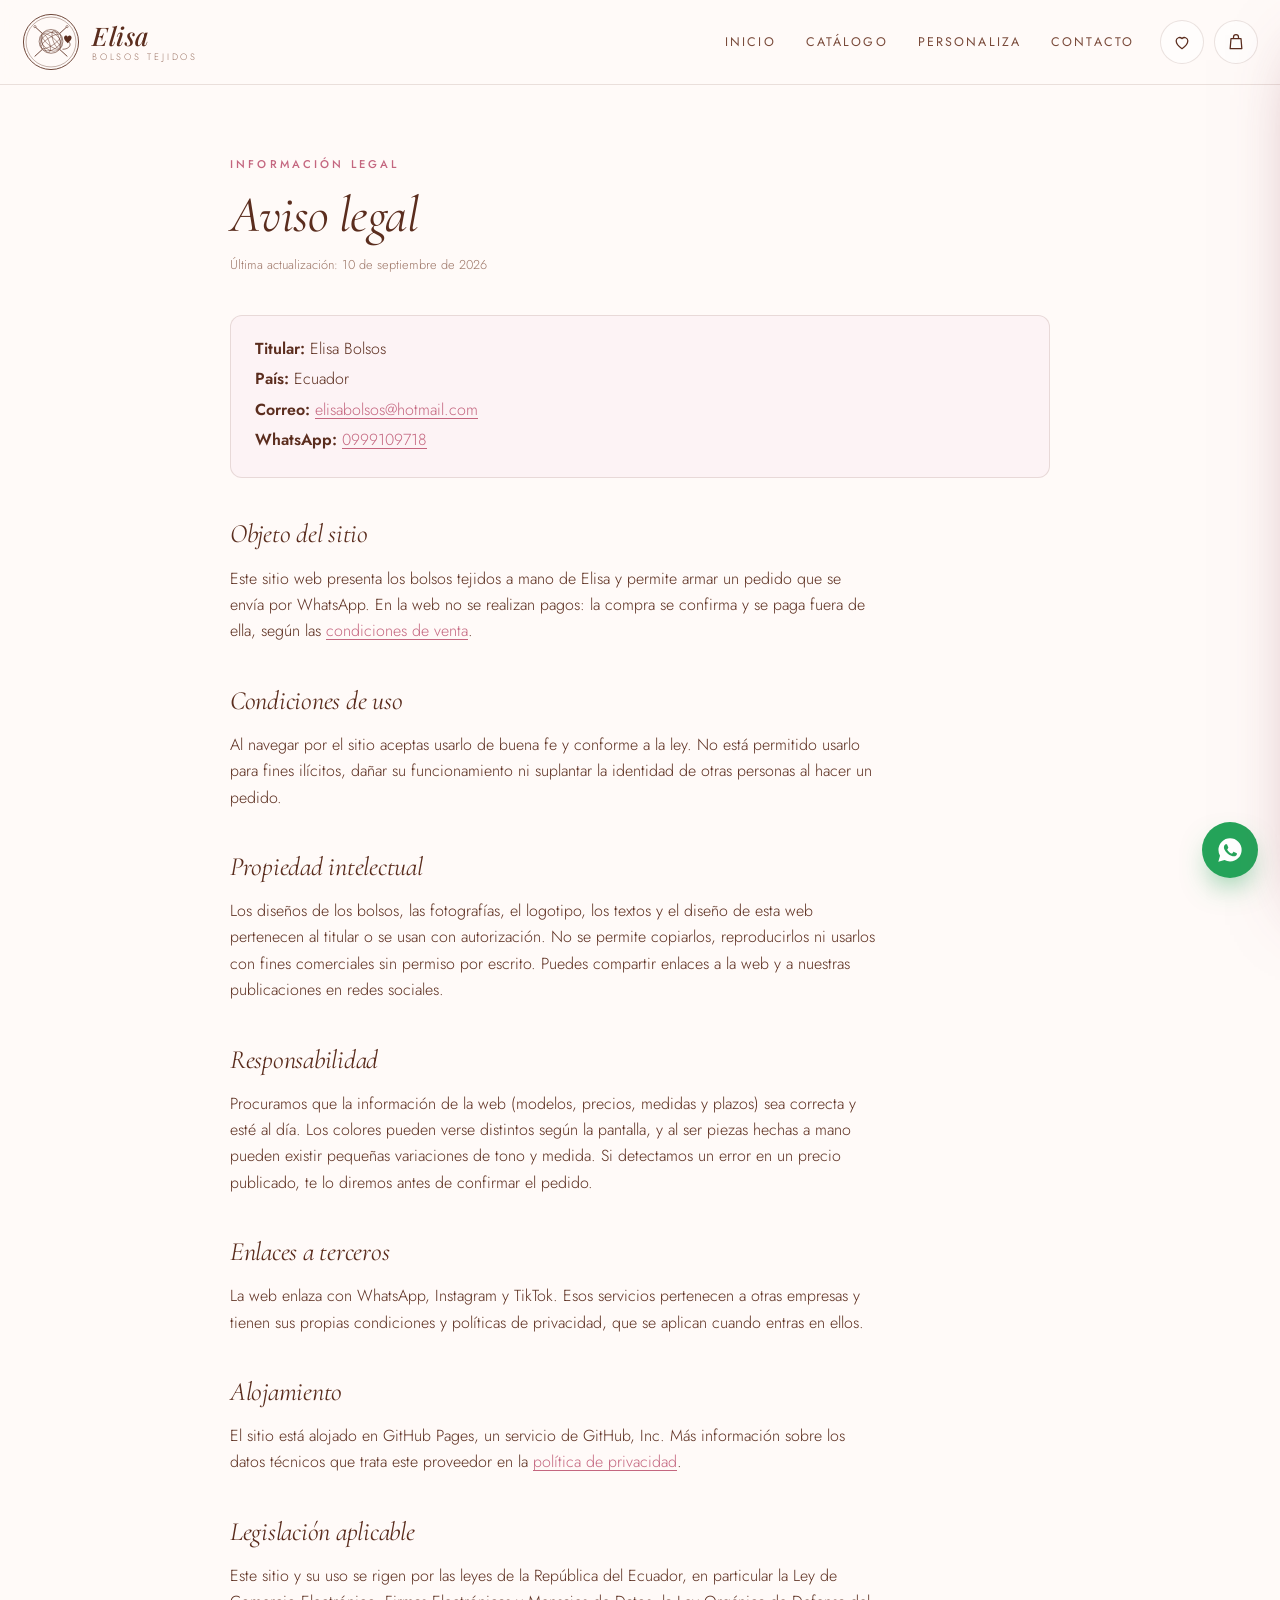
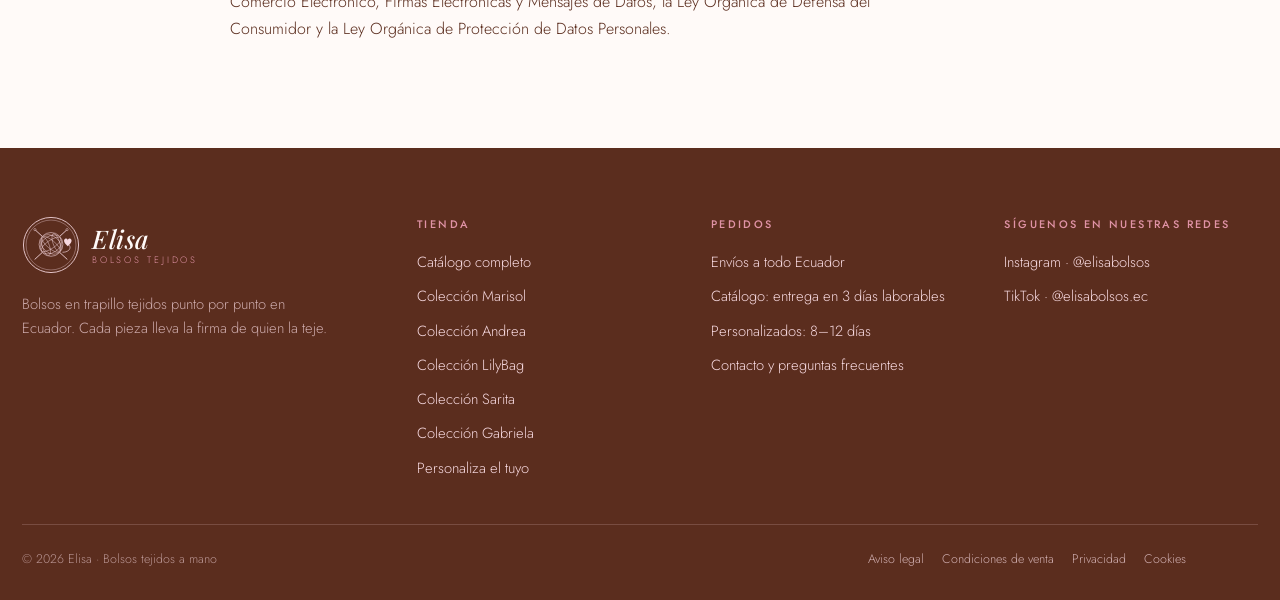
==== commit 8d034822: "Add files via upload" ====
--- a/aviso-legal.html
+++ b/aviso-legal.html
@@ -28,7 +28,7 @@
     </ul>
 
     <h2>Objeto del sitio</h2>
-    <p>Este sitio web presenta los bolsos tejidos a mano de Elisa y permite armar un pedido que se envía por WhatsApp. En la web no se realizan pagos: la compra se confirma y se paga fuera de ella, según las <a href="terminos.html">condiciones de venta</a>.</p>
+    <p>Este sitio web presenta los bolsos tejidos a mano de Elisa y permite armar un pedido que se envía por WhatsApp. En la web no se realizan pagos: la compra se confirma y se paga fuera de ella, según las <a href="/terminos">condiciones de venta</a>.</p>
 
     <h2>Condiciones de uso</h2>
     <p>Al navegar por el sitio aceptas usarlo de buena fe y conforme a la ley. No está permitido usarlo para fines ilícitos, dañar su funcionamiento ni suplantar la identidad de otras personas al hacer un pedido.</p>
@@ -43,7 +43,7 @@
     <p>La web enlaza con WhatsApp, Instagram y TikTok. Esos servicios pertenecen a otras empresas y tienen sus propias condiciones y políticas de privacidad, que se aplican cuando entras en ellos.</p>
 
     <h2>Alojamiento</h2>
-    <p>El sitio está alojado en GitHub Pages, un servicio de GitHub, Inc. Más información sobre los datos técnicos que trata este proveedor en la <a href="privacidad.html">política de privacidad</a>.</p>
+    <p>El sitio está alojado en GitHub Pages, un servicio de GitHub, Inc. Más información sobre los datos técnicos que trata este proveedor en la <a href="/privacidad">política de privacidad</a>.</p>
 
     <h2>Legislación aplicable</h2>
     <p>Este sitio y su uso se rigen por las leyes de la República del Ecuador, en particular la Ley de Comercio Electrónico, Firmas Electrónicas y Mensajes de Datos, la Ley Orgánica de Defensa del Consumidor y la Ley Orgánica de Protección de Datos Personales.</p>
--- a/assets/css/estilo.css
+++ b/assets/css/estilo.css
@@ -1196,7 +1196,8 @@
 
 .form-envio { min-width: 0; }
 .form-envio .campo { margin-bottom: 14px; gap: 6px; min-width: 0; }
-.form-envio input, .form-envio select, .form-envio textarea { width: 100%; min-width: 0; }
+.form-envio input:not([type="checkbox"]), .form-envio select, .form-envio textarea { width: 100%; min-width: 0; }
+.form-envio .casilla input[type="checkbox"] { flex: 0 0 auto; width: 17px; height: 17px; margin: 3px 0 0; }
 .form-envio .campo textarea { min-height: 70px; }
 .form-envio .fila-campos { gap: 12px; grid-template-columns: minmax(0, 1fr) minmax(0, 1fr); }
 .form-envio-intro { font-size: .86rem; margin: 6px 0 18px; }
